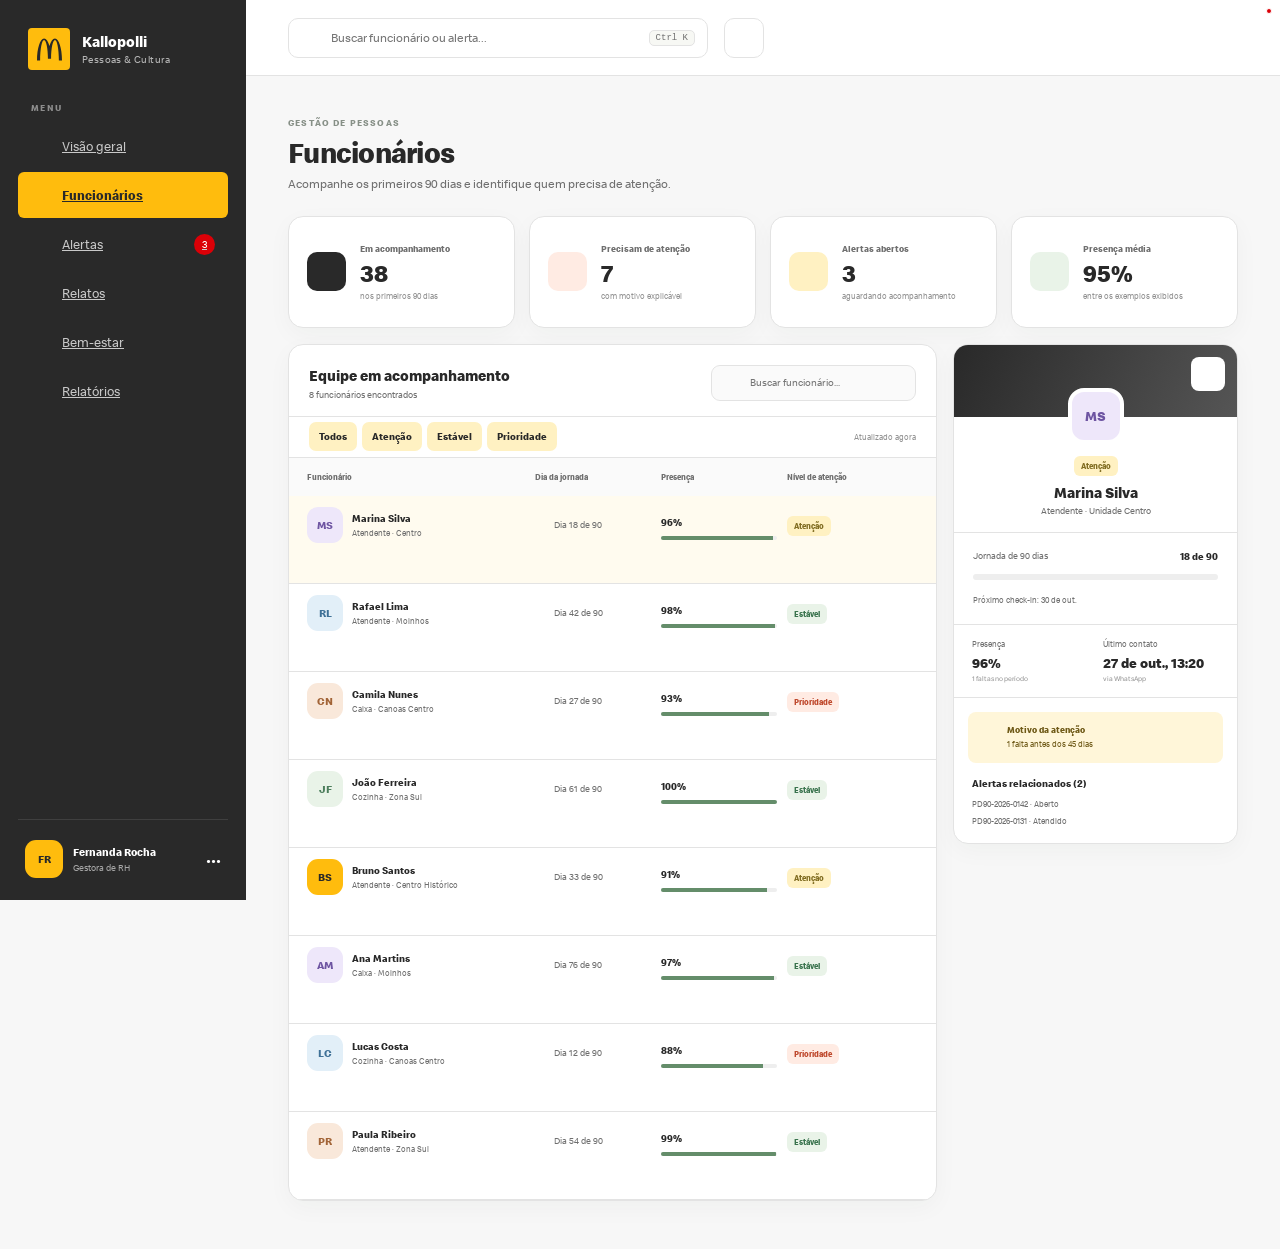
==== dashboard/index.html @ 661e60c9 "feat: cria dashboard estático dos 90 dias" ====
<!doctype html>
<html lang="pt-BR">
<head>
  <meta charset="utf-8">
  <meta name="viewport" content="width=device-width, initial-scale=1">
  <meta name="robots" content="noindex, nofollow">
  <meta http-equiv="Content-Security-Policy" content="default-src 'self'; script-src 'self'; style-src 'self'; img-src 'self'; font-src 'self'; connect-src 'self'; object-src 'none'; base-uri 'self'; form-action 'self'">
  <title>Kallopolli | Pessoas &amp; Cultura</title>
  <link rel="stylesheet" href="css/reset.css">
  <link rel="stylesheet" href="css/style.css">
  <script type="module" src="js/app.js"></script>
</head>
<body>
  <div id="app" class="app-shell" aria-live="polite"></div>
</body>
</html>
---- dashboard/css/style.css ----
@font-face{font-family:Speedee;src:url('../fonts/Speedee-Regular.woff2') format('woff2');font-weight:400;font-display:swap}
@font-face{font-family:Speedee;src:url('../fonts/Speedee-Bold.woff2') format('woff2');font-weight:700;font-display:swap}
:root{font-family:Speedee,Arial,sans-serif;color:#292929;background:#f7f7f7;font-synthesis:none;--ink:#292929;--forest:#292929;--lime:#ffbc0d;--cream:#f7f7f7;--line:#e3e3e3;--muted:#6f6f6f;--coral:#ffebe3;--red:#db0007;--yellow:#fff1c2;--mint:#e9f3e8;--purple:#eee7fa;--blue:#e2eff8;--orange:#f9e8da}
body{min-width:320px;min-height:100vh;margin:0}.icon{width:19px;height:19px;fill:none;stroke:currentColor;stroke-width:1.8;stroke-linecap:round;stroke-linejoin:round;flex:none}.app-shell{min-height:100vh}.sidebar{position:fixed;inset:0 auto 0 0;width:246px;background:var(--forest);color:white;padding:28px 18px 22px;display:flex;flex-direction:column;z-index:5}.brand{display:flex;align-items:center;gap:12px;padding:0 10px 32px}.brand-mark{width:42px;height:42px;border-radius:4px;background:var(--lime);display:grid;place-items:center;flex:none}.brand-mark img{width:25px;height:23px}.brand strong,.brand small,.profile strong,.profile small{display:block}.brand strong{font-size:15px}.brand small{color:#b7b7b7;font-size:10px;margin-top:2px;letter-spacing:.04em}.nav-list{flex:1}.nav-label{display:block;color:#8d8d8d;font-size:9px;font-weight:700;letter-spacing:.14em;padding:0 13px 10px}.nav-item{width:100%;color:#c8c8c8;display:flex;align-items:center;gap:12px;min-height:46px;padding:0 13px;border-radius:6px;font-size:13px;font-weight:500;margin-bottom:3px;text-align:left}.nav-item:hover{background:#ffffff10;color:#fff}.nav-item.active{background:var(--lime);color:var(--forest);font-weight:700}.nav-item em{margin-left:auto;width:21px;height:21px;border-radius:50%;background:var(--red);color:white;display:grid;place-items:center;font-style:normal;font-size:10px}.profile{border-top:1px solid #ffffff1a;padding:20px 7px 0;margin-top:12px;display:grid;grid-template-columns:38px 1fr auto;align-items:center;gap:10px}.profile strong{font-size:11px}.profile small{font-size:9px;color:#a7a7a7;margin-top:3px}.avatar{width:38px;height:38px;border-radius:11px;display:grid;place-items:center;font-size:11px;font-weight:700;color:var(--forest);flex:none}.avatar-lime{background:var(--lime)}.avatar-purple{background:var(--purple);color:#6e55a2}.avatar-blue{background:var(--blue);color:#3f7197}.avatar-orange{background:var(--orange);color:#a26437}.avatar-green{background:var(--mint);color:#4c7e5c}.main{margin-left:246px;min-width:0}.topbar{height:76px;padding:0 42px;border-bottom:1px solid var(--line);background:#ffffffed;display:flex;align-items:center;gap:16px;position:sticky;top:0;z-index:4}.search{height:40px;max-width:420px;flex:1;border:1px solid var(--line);background:white;border-radius:10px;display:flex;align-items:center;padding:0 12px;gap:9px;color:var(--muted)}.search input{border:0;outline:0;flex:1;min-width:0;background:transparent;font-size:12px}.search kbd{border:1px solid var(--line);background:#f7f8f4;border-radius:5px;padding:2px 6px;font-size:9px}.icon-button{border:1px solid var(--line);background:white;color:#4d4d4d;width:40px;height:40px;border-radius:10px;display:grid;place-items:center}.icon-button span{position:absolute;top:8px;right:8px;width:6px;height:6px;background:var(--red);border-radius:50%;border:1px solid white}.button{border-radius:4px;min-height:40px;padding:0 17px;display:inline-flex;align-items:center;justify-content:center;gap:8px;font-size:11px;font-weight:700;white-space:nowrap}.button-primary{background:var(--lime);color:var(--ink)}.button-secondary{background:white;color:var(--forest);border:1px solid var(--line)}.mobile-brand{display:none}.topbar .button-primary{margin-left:auto}.content{padding:34px 42px 48px;max-width:1580px;margin:0 auto}.eyebrow{font-size:9px;font-weight:700;letter-spacing:.13em;color:#879087}.page-heading{display:flex;justify-content:space-between;align-items:flex-end;margin-bottom:25px}.page-heading h1{font-size:29px;line-height:1.2;letter-spacing:-.025em;margin:6px 0 5px}.page-heading p{color:var(--muted);font-size:12px}.employee-summary{display:grid;grid-template-columns:repeat(4,1fr);gap:14px;margin-bottom:16px}.summary-card{min-height:112px;padding:18px;border:1px solid var(--line);border-radius:15px;background:white;display:flex;align-items:center;gap:14px;box-shadow:0 7px 24px #1a2d2209}.summary-icon,.metric-icon{width:39px;height:39px;display:grid;place-items:center;border-radius:10px;flex:none}.summary-icon .icon{width:19px}.summary-icon.dark{color:white;background:var(--forest)}.summary-icon.red{color:var(--red);background:var(--coral)}.summary-icon.yellow{color:#80630b;background:var(--yellow)}.summary-icon.green{color:#438059;background:var(--mint)}.summary-card span,.summary-card strong,.summary-card small{display:block}.summary-card span{color:var(--muted);font-size:9px;font-weight:600}.summary-card strong{font-size:24px;margin:4px 0 3px}.summary-card small{color:#929292;font-size:8px}.panel{background:white;border:1px solid var(--line);border-radius:15px;box-shadow:0 7px 24px #1a2d2209;overflow:hidden}.employees-layout{display:grid;grid-template-columns:minmax(0,1.7fr) minmax(285px,.72fr);align-items:start;gap:16px}.employees-panel,.employee-detail{min-width:0}.employees-toolbar{padding:20px 20px 15px;display:flex;align-items:center;justify-content:space-between;gap:20px}.panel h2,.employees-toolbar h2,.employee-detail h2{font-size:15px;line-height:1.3;margin-bottom:4px}.employees-toolbar p{color:var(--muted);font-size:9px}.employee-search{width:205px;height:36px;border:1px solid var(--line);border-radius:9px;background:#fafafa;display:flex;align-items:center;gap:7px;padding:0 10px;color:var(--muted)}.employee-search input,.filter-search input{width:100%;min-width:0;border:0;outline:0;background:transparent;font-size:10px}.employee-filters{min-height:42px;padding:0 20px;border-top:1px solid var(--line);border-bottom:1px solid var(--line);display:flex;align-items:center;gap:5px}.employee-filters button,.filter-row button{border-radius:7px;color:var(--muted);min-height:29px;padding:0 10px;font-size:10px;font-weight:600}.employee-filters button.selected,.filter-row button.selected{background:var(--yellow);color:var(--forest)}.employee-filters>span{margin-left:auto;color:#929292;font-size:8px}.employee-table-head,.employee-row{display:grid;grid-template-columns:minmax(155px,1.5fr) minmax(100px,.8fr) minmax(100px,.8fr) minmax(100px,.9fr);align-items:center;gap:10px}.employee-table-head{min-height:38px;padding:0 18px;background:#fafafa;color:var(--muted);font-size:8px;font-weight:700}.employee-row{width:100%;min-height:70px;padding:11px 18px;border-bottom:1px solid var(--line);text-align:left}.employee-row:hover,.employee-row.selected{background:#fffbef}.employee-person{display:flex;align-items:center;gap:9px;min-width:0}.employee-person .avatar{width:36px;height:36px}.employee-person strong,.employee-person small{display:block;overflow:hidden;text-overflow:ellipsis;white-space:nowrap}.employee-person strong{font-size:10px;margin-bottom:3px}.employee-person small{font-size:8px;color:var(--muted)}.employee-tenure{font-size:9px;color:var(--muted);display:flex;align-items:center;gap:5px}.employee-tenure .icon{width:14px}.attendance-cell strong{font-size:10px}.table-progress{display:block;height:4px;background:#eee;border-radius:4px;margin-top:6px;overflow:hidden}.table-progress progress{display:block;width:100%;height:4px;border:0;appearance:none}.table-progress progress::-webkit-progress-bar{background:#eee}.table-progress progress::-webkit-progress-value{background:#648d6a}.table-progress progress::-moz-progress-bar{background:#648d6a}.level-badge,.status-badge,.severity{display:inline-flex;align-items:center;width:max-content;padding:5px 7px;border-radius:6px;font-size:8px;font-weight:700}.level-estavel,.status-atendido{background:var(--mint);color:#39734d}.level-atencao,.severity-moderada{background:var(--yellow);color:#816d22}.level-prioridade,.severity-critica{background:var(--coral);color:#bf492d}.level-badge{white-space:nowrap}.detail-cover{height:72px;background:linear-gradient(115deg,#292929,#555)}.detail-profile{text-align:center;padding:0 20px 16px;border-bottom:1px solid var(--line)}.detail-profile .avatar{width:56px;height:56px;margin:-29px auto 9px;border:4px solid white;border-radius:16px;font-size:14px}.detail-profile h2{margin:7px 0 3px}.detail-profile p{color:var(--muted);font-size:9px}.journey-block{padding:17px 19px;border-bottom:1px solid var(--line)}.journey-copy{display:flex;justify-content:space-between;gap:8px;font-size:9px}.journey-copy span{color:var(--muted)}.journey-copy strong{font-size:10px}.journey-track{height:6px;background:#eee;border-radius:5px;margin:11px 0 7px;overflow:hidden}.journey-track progress{width:100%;height:6px;appearance:none;border:0}.journey-track progress::-webkit-progress-bar{background:#eee}.journey-track progress::-webkit-progress-value{background:var(--lime)}.journey-track progress::-moz-progress-bar{background:var(--lime)}.journey-block small{color:var(--muted);font-size:8px}.detail-stats{padding:14px 18px;display:grid;grid-template-columns:1fr 1fr;gap:14px;border-bottom:1px solid var(--line)}.detail-stats span,.detail-stats strong,.detail-stats small{display:block}.detail-stats span{display:flex;align-items:center;gap:4px;color:var(--muted);font-size:8px}.detail-stats span .icon{width:14px}.detail-stats strong{font-size:14px;margin:5px 0 2px}.detail-stats small{font-size:7px;color:#929292}.detail-alert{margin:14px;padding:12px;border-radius:8px;background:#fff6d9;display:flex;align-items:flex-start;gap:9px;color:#6f5a18}.detail-alert>.icon{width:18px}.detail-alert strong{display:block;font-size:9px}.detail-alert p{margin-top:4px;font-size:8px;line-height:1.45}.detail-alert.confidential{background:#f5f5f5;color:#4d4d4d}.alert-heading{margin-bottom:22px}.alert-kpis{display:grid;grid-template-columns:repeat(4,1fr);gap:14px;margin-bottom:16px}.metric-card{min-height:115px;padding:17px;border:1px solid var(--line);border-radius:14px;background:white;box-shadow:0 7px 24px #1a2d2209}.metric-head{display:flex;justify-content:space-between;align-items:center;color:#4d4d4d;font-size:10px;font-weight:600}.metric-icon{width:32px;height:32px;background:var(--lime)}.metric-icon.red{background:var(--coral);color:var(--red)}.metric-icon.yellow{background:var(--yellow)}.metric-icon.green{background:var(--mint);color:#438059}.metric-value{font-size:27px;margin-top:10px}.metric-value span{font-size:13px;color:var(--muted)}.alert-workspace{display:grid;grid-template-columns:minmax(0,1.3fr) minmax(310px,.8fr);gap:16px;align-items:start}.alert-list-panel{min-width:0}.alert-toolbar{padding:18px 20px 13px;display:flex;justify-content:space-between;align-items:center;gap:12px}.alert-toolbar p{margin-top:3px;color:var(--muted);font-size:9px}.filter-search{height:34px;max-width:200px;display:flex;align-items:center;gap:6px;padding:0 9px;border:1px solid var(--line);border-radius:8px;color:var(--muted)}.filter-row{padding:0 15px 12px;display:flex;align-items:center;gap:4px;border-bottom:1px solid var(--line)}.filter-row button{font-size:9px}.filter-row select{margin-left:auto;min-height:30px;padding:0 7px;border:1px solid var(--line);border-radius:6px;background:white;font-size:9px}.alert-row{width:100%;display:grid;grid-template-columns:36px minmax(0,1fr) auto;align-items:center;gap:10px;padding:12px 16px;border-bottom:1px solid var(--line);text-align:left}.alert-row:hover,.alert-row.selected{background:#fffbef}.alert-row .avatar{width:34px;height:34px}.alert-main{min-width:0}.alert-main strong,.alert-main small{display:block;overflow:hidden;text-overflow:ellipsis;white-space:nowrap}.alert-main strong{font-size:10px}.alert-main small{font-size:8px;color:var(--muted);margin-top:4px}.alert-tags{display:flex;align-items:center;gap:5px;flex-wrap:wrap;margin-top:6px}.alert-tags .severity,.alert-tags .status-badge{font-size:7px;padding:4px 6px}.alert-age{text-align:right;color:var(--muted);font-size:8px;white-space:nowrap}.alert-age .icon{width:13px;display:inline-block;vertical-align:middle}.status-aberto{color:#9b5c2d;background:var(--orange)}.status-sem_retorno_24h{color:#bf492d;background:var(--coral)}.alert-detail{padding:19px}.alert-detail h2{font-size:15px}.alert-detail .detail-subtitle{font-size:9px;color:var(--muted);margin-top:5px}.recommendation{margin:16px 0;padding:12px;border-radius:8px;background:#fff6d9;display:flex;gap:9px;color:#6f5a18;font-size:9px;line-height:1.5}.recommendation .icon{width:18px}.timeline{margin-top:18px}.timeline h3{font-size:10px;margin-bottom:14px}.timeline-item{display:grid;grid-template-columns:11px 1fr;gap:10px;padding-bottom:15px}.timeline-dot{width:8px;height:8px;margin-top:2px;border-radius:50%;background:#d1d1d1;box-shadow:0 0 0 2px white,0 0 0 3px #bbb}.timeline-item.done .timeline-dot{background:var(--lime);box-shadow:0 0 0 2px white,0 0 0 3px #b48100}.timeline-item strong{display:block;font-size:8px}.timeline-item small{display:block;margin-top:3px;color:var(--muted);font-size:7px}.empty-state{padding:26px;text-align:center;color:var(--muted);font-size:10px}.placeholder{min-height:320px;display:grid;place-items:center;text-align:center}.placeholder .panel{max-width:520px;padding:38px}.placeholder .icon{margin:0 auto 13px;color:#80630b;width:32px;height:32px}.placeholder h1{font-size:22px;margin-bottom:8px}.placeholder p{font-size:12px;color:var(--muted)}
@media(max-width:1120px){.content,.topbar{padding-left:25px;padding-right:25px}.employee-summary{grid-template-columns:repeat(2,1fr)}.employees-layout{grid-template-columns:1fr}.employee-detail{display:none}.alert-kpis{grid-template-columns:repeat(2,1fr)}.alert-workspace{grid-template-columns:1fr}.alert-detail{display:none}}
@media(max-width:800px){.sidebar{width:74px;padding:24px 12px}.brand{padding:0 5px 30px}.brand>div:last-child,.nav-label,.nav-item span,.nav-item em,.profile>div:nth-child(2),.profile .more{display:none}.nav-item{justify-content:center;padding:0}.profile{grid-template-columns:1fr;padding-left:0;padding-right:0}.profile .avatar{margin:auto}.main{margin-left:74px}}
@media(max-width:620px){.sidebar{display:none}.main{margin:0}.topbar{height:64px;padding:0 16px}.mobile-brand{display:flex;align-items:center;gap:8px}.mobile-brand .brand-mark{width:34px;height:34px}.mobile-brand strong{font-size:12px}.search{display:none}.topbar .icon-button{display:none}.content{padding:24px 14px 36px}.page-heading{align-items:flex-start}.page-heading h1{font-size:25px}.page-heading p{font-size:11px;max-width:280px}.page-heading .button{font-size:0;width:40px;padding:0;flex:none}.employee-summary{gap:9px}.summary-card{min-height:96px;padding:11px;gap:9px}.summary-icon{width:32px;height:32px}.summary-card span{font-size:8px}.summary-card strong{font-size:21px}.summary-card small{font-size:7px}.employees-toolbar{align-items:flex-start;flex-direction:column;padding:16px}.employee-search{width:100%}.employee-filters{padding:0 12px}.employee-filters>span{display:none}.employee-table-head{display:none}.employee-row{grid-template-columns:minmax(0,1fr) auto;gap:7px;padding:11px 12px}.employee-tenure,.attendance-cell{display:none}.employee-person small{max-width:190px}.alert-kpis{gap:9px}.metric-card{min-height:105px;padding:13px}.metric-head{font-size:8px}.metric-value{font-size:23px}.alert-toolbar{align-items:flex-start;flex-direction:column;padding:15px}.filter-search{max-width:none;width:100%}.filter-row{flex-wrap:wrap;padding:0 10px 10px}.filter-row select{margin:4px 0 0}.alert-row{grid-template-columns:31px minmax(0,1fr) auto;padding:11px 10px;gap:7px}.alert-row .avatar{width:30px;height:30px}.alert-tags .severity,.alert-tags .status-badge{font-size:6px}.alert-age{font-size:7px}.placeholder .panel{padding:25px}}
.close-detail{position:absolute;right:12px;top:12px;width:34px;height:34px;border-radius:8px;background:#fff;color:#292929;display:grid;place-items:center;z-index:1}.employee-detail,.alert-detail{position:relative}.person-alerts{padding:0 18px 16px}.person-alerts h3{font-size:10px;margin:0 0 8px}.person-alerts p,.readonly-note{font-size:8px;color:var(--muted);line-height:1.5}.person-alerts p+p{margin-top:5px}.readonly-note{border-top:1px solid var(--line);padding-top:12px}.sr-only{position:absolute;width:1px;height:1px;padding:0;margin:-1px;overflow:hidden;clip:rect(0,0,0,0);white-space:nowrap;border:0}.error-page{max-width:600px;margin:10vh auto;padding:24px}.error-page h1{font-size:22px;margin-bottom:8px}.error-page p{color:var(--muted)}
.mobile-nav{display:none}
.severity-alta{background:var(--orange);color:#9b5c2d}.severity-baixa{background:var(--mint);color:#39734d}.return-badge{display:inline-flex;padding:4px 6px;border-radius:5px;background:#f2f2f2;color:var(--muted);font-size:7px;font-weight:700}.alert-age small{display:block;margin-top:5px;font-size:7px}
@media(max-width:620px){.mobile-nav{display:flex;gap:3px;overflow-x:auto;white-space:nowrap;padding:5px 10px;background:white;border-bottom:1px solid var(--line);scrollbar-width:thin}.mobile-nav .nav-item{width:auto;min-width:max-content;min-height:38px;padding:0 10px;gap:6px;color:var(--muted);font-size:9px}.mobile-nav .nav-item .icon{width:15px;height:15px}.mobile-nav .nav-item span{display:inline}.mobile-nav .nav-item.active{color:var(--forest);background:var(--yellow)}}
@media(max-width:1120px){.employee-detail{display:block}.alert-detail{display:block}.alert-detail[hidden],.employee-detail[hidden]{display:none}.employees-layout{grid-template-columns:minmax(0,1fr) minmax(285px,.7fr)}.alert-workspace{grid-template-columns:minmax(0,1fr) minmax(300px,.75fr)}}
@media(max-width:800px){.employees-layout,.alert-workspace{grid-template-columns:1fr}.employee-detail,.alert-detail{display:block}.employee-detail[hidden],.alert-detail[hidden]{display:none}}
@media(max-width:620px){.close-detail{right:8px;top:8px}.employee-detail,.alert-detail{display:block}.employee-detail[hidden],.alert-detail[hidden]{display:none}.employee-row{grid-template-columns:minmax(0,1fr) auto auto;grid-template-rows:auto auto}.employee-person{grid-column:1;grid-row:1}.employee-row>.employee-tenure{display:flex;grid-column:1;grid-row:2;font-size:8px}.employee-row>.attendance-cell{display:flex;grid-column:2;grid-row:2;gap:5px;align-items:center}.employee-row>[role=cell]:nth-child(4){grid-column:2;grid-row:1;justify-self:end}.employee-row>.icon{display:none}.table-progress{width:42px;margin:0}.employee-person small{max-width:180px}.alert-tags{gap:3px}}
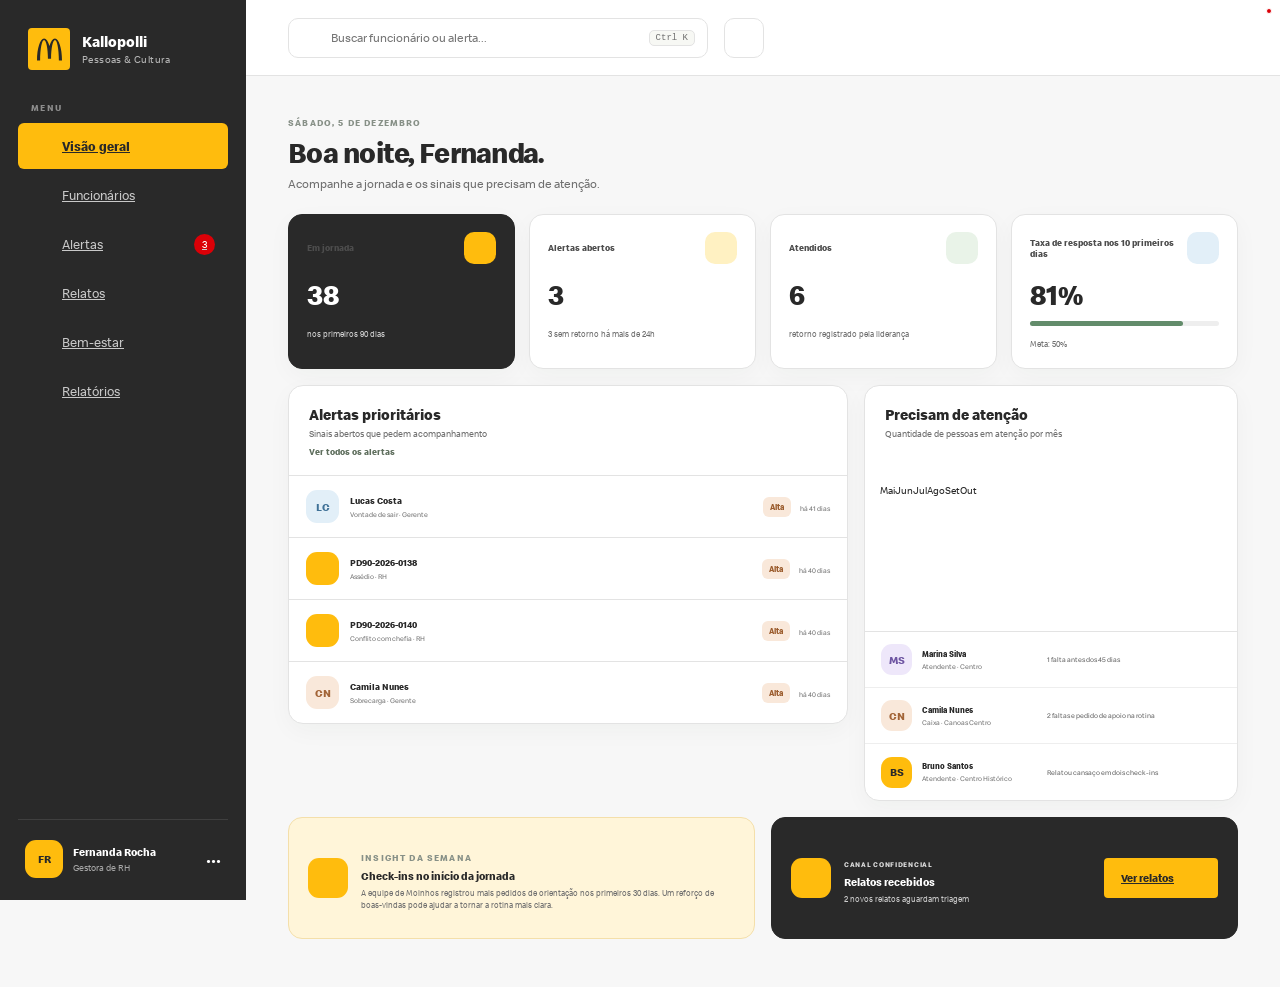
==== commit 3bd0f3e6: "feat: implementa relatos confidenciais para RH" ====
--- a/dashboard/index.html
+++ b/dashboard/index.html
@@ -8,6 +8,7 @@
   <title>Kallopolli | Pessoas &amp; Cultura</title>
   <link rel="stylesheet" href="css/reset.css">
   <link rel="stylesheet" href="css/style.css">
+  <link rel="stylesheet" href="css/relatos.css">
   <script type="module" src="js/app.js"></script>
 </head>
 <body>
--- a/dashboard/css/style.css
+++ b/dashboard/css/style.css
@@ -8,6 +8,9 @@
 .close-detail{position:absolute;right:12px;top:12px;width:34px;height:34px;border-radius:8px;background:#fff;color:#292929;display:grid;place-items:center;z-index:1}.employee-detail,.alert-detail{position:relative}.person-alerts{padding:0 18px 16px}.person-alerts h3{font-size:10px;margin:0 0 8px}.person-alerts p,.readonly-note{font-size:8px;color:var(--muted);line-height:1.5}.person-alerts p+p{margin-top:5px}.readonly-note{border-top:1px solid var(--line);padding-top:12px}.sr-only{position:absolute;width:1px;height:1px;padding:0;margin:-1px;overflow:hidden;clip:rect(0,0,0,0);white-space:nowrap;border:0}.error-page{max-width:600px;margin:10vh auto;padding:24px}.error-page h1{font-size:22px;margin-bottom:8px}.error-page p{color:var(--muted)}
 .mobile-nav{display:none}
 .severity-alta{background:var(--orange);color:#9b5c2d}.severity-baixa{background:var(--mint);color:#39734d}.return-badge{display:inline-flex;padding:4px 6px;border-radius:5px;background:#f2f2f2;color:var(--muted);font-size:7px;font-weight:700}.alert-age small{display:block;margin-top:5px;font-size:7px}
+.overview-heading{margin-bottom:23px}.overview-metrics{display:grid;grid-template-columns:repeat(4,minmax(0,1fr));gap:14px;margin-bottom:16px}.overview-metric{min-height:130px;padding:17px 18px;border:1px solid var(--line);border-radius:14px;background:#fff;box-shadow:0 7px 24px #1a2d2209}.overview-metric.metric-dark{background:var(--forest);color:#fff;border-color:var(--forest)}.overview-metric .metric-head{font-size:9px}.overview-metric .metric-value{display:block;font-size:28px;margin:13px 0 8px}.overview-metric small{font-size:8px;color:var(--muted)}.overview-metric.metric-dark small{color:#d0d0d0}.overview-metric .metric-icon.dark{background:var(--lime)}.overview-metric .metric-icon.blue{background:var(--blue);color:#3f7197}.metric-progress{display:block;width:100%;height:5px;margin:1px 0 5px;appearance:none;border:0}.metric-progress::-webkit-progress-bar{background:#eee;border-radius:4px}.metric-progress::-webkit-progress-value{background:#638c6b;border-radius:4px}.metric-progress::-moz-progress-bar{background:#638c6b;border-radius:4px}.overview-grid{display:grid;grid-template-columns:minmax(0,1.2fr) minmax(300px,.8fr);align-items:start;gap:16px}.overview-priority,.overview-attention{min-width:0}.overview-priority .panel-header,.overview-attention .panel-header{padding:19px 20px 14px}.overview-priority .panel-header h2,.overview-attention .panel-header h2{margin:0 0 4px}.overview-priority .panel-header p,.overview-attention .panel-header p{color:var(--muted);font-size:9px}.text-link{display:inline-flex;align-items:center;gap:6px;color:#5f6f5e;text-decoration:none;font-size:9px;font-weight:700;white-space:nowrap}.text-link:hover{text-decoration:underline}.overview-alert-row{display:grid;grid-template-columns:35px minmax(0,1fr) auto auto;align-items:center;gap:9px;min-height:62px;padding:9px 17px;border-top:1px solid var(--line)}.overview-alert-row .avatar{width:33px;height:33px}.overview-alert-row strong,.overview-alert-row small{display:block}.overview-alert-row strong{font-size:9px}.overview-alert-row small{margin-top:4px;color:var(--muted);font-size:7px}.overview-age{white-space:nowrap}.attention-chart{padding:6px 15px 3px}.attention-chart svg{width:100%;height:150px;overflow:visible}.chart-bar{fill:#ccc}.chart-bar.current{fill:var(--lime)}.chart-axis-line{stroke:#ddd;stroke-width:1}.attention-chart text{fill:#777;font:10px Speedee,Arial,sans-serif}.attention-people{border-top:1px solid var(--line)}.attention-person{min-height:56px;padding:8px 16px;display:grid;grid-template-columns:33px minmax(82px,.8fr) minmax(100px,1.2fr);gap:8px;align-items:center;border-bottom:1px solid #eee}.attention-person:last-child{border-bottom:0}.attention-person .avatar{width:31px;height:31px}.attention-person strong,.attention-person small{display:block}.attention-person strong{font-size:8px}.attention-person small{color:var(--muted);font-size:7px;margin-top:3px}.attention-person>span:last-child{color:#5f5f5f;font-size:7px;line-height:1.35}.overview-lower{display:grid;grid-template-columns:1fr 1fr;gap:16px;margin-top:16px}.insight-card,.confidential-channel{min-height:122px;padding:17px 19px;display:flex;align-items:center;gap:13px;border:1px solid var(--line);border-radius:14px;background:#fff}.insight-card{background:#fff5d9;border-color:#f4dfaa}.insight-icon,.anonymous-icon{width:40px;height:40px;flex:none;border-radius:11px;display:grid;place-items:center;background:var(--lime);color:var(--forest)}.insight-card>div{min-width:0}.insight-card h2,.confidential-channel h2{font-size:11px;margin:4px 0}.insight-card p,.confidential-channel p{font-size:8px;color:var(--muted);line-height:1.5}.confidential-channel{background:var(--forest);color:white;border-color:var(--forest)}.confidential-channel .anonymous-icon{background:var(--lime);color:var(--forest)}.confidential-channel>div{flex:1;min-width:0}.confidential-channel>div>span{font-size:7px;letter-spacing:.1em;color:#ddd;font-weight:700}.confidential-channel p{color:#ccc}.confidential-channel .button{flex:none}
+@media(max-width:1120px){.overview-metrics{grid-template-columns:repeat(2,1fr)}.overview-grid{grid-template-columns:1fr}.overview-lower{grid-template-columns:1fr}}
+@media(max-width:620px){.overview-metrics{gap:9px}.overview-metric{min-height:116px;padding:12px}.overview-metric .metric-value{font-size:24px;margin:9px 0 6px}.overview-metric .metric-head{align-items:flex-start;gap:4px}.overview-metric .metric-head>span:first-child{max-width:130px}.overview-priority .panel-header,.overview-attention .panel-header{padding:15px 12px 12px}.overview-alert-row{grid-template-columns:30px minmax(0,1fr) auto;gap:6px;padding:9px 10px}.overview-alert-row .severity{display:none}.overview-age{font-size:7px}.attention-person{grid-template-columns:30px minmax(74px,.8fr) minmax(80px,1.2fr);padding:8px 10px;gap:6px}.overview-lower{gap:9px}.insight-card,.confidential-channel{padding:13px;gap:9px;align-items:flex-start}.insight-icon,.anonymous-icon{width:33px;height:33px}.confidential-channel .button{padding:0 9px;font-size:8px;min-height:32px}}
 @media(max-width:620px){.mobile-nav{display:flex;gap:3px;overflow-x:auto;white-space:nowrap;padding:5px 10px;background:white;border-bottom:1px solid var(--line);scrollbar-width:thin}.mobile-nav .nav-item{width:auto;min-width:max-content;min-height:38px;padding:0 10px;gap:6px;color:var(--muted);font-size:9px}.mobile-nav .nav-item .icon{width:15px;height:15px}.mobile-nav .nav-item span{display:inline}.mobile-nav .nav-item.active{color:var(--forest);background:var(--yellow)}}
 @media(max-width:1120px){.employee-detail{display:block}.alert-detail{display:block}.alert-detail[hidden],.employee-detail[hidden]{display:none}.employees-layout{grid-template-columns:minmax(0,1fr) minmax(285px,.7fr)}.alert-workspace{grid-template-columns:minmax(0,1fr) minmax(300px,.75fr)}}
 @media(max-width:800px){.employees-layout,.alert-workspace{grid-template-columns:1fr}.employee-detail,.alert-detail{display:block}.employee-detail[hidden],.alert-detail[hidden]{display:none}}
--- a/dashboard/css/relatos.css
+++ b/dashboard/css/relatos.css
@@ -0,0 +1,4 @@
+.reports-heading{margin-bottom:21px}.report-security{display:flex;align-items:center;gap:8px;padding:9px 12px;border-radius:8px;background:var(--mint);color:#39734d;font-size:9px}.reports-workspace{display:grid;grid-template-columns:minmax(280px,.78fr) minmax(0,1.22fr);gap:14px;align-items:start}.reports-queue,.report-reader{min-width:0}.report-queue-head{min-height:72px;padding:16px 17px 12px;display:flex;align-items:center;justify-content:space-between;gap:10px}.report-queue-head h2,.case-management h2{font-size:14px;margin-bottom:3px}.report-queue-head p,.management-head p{color:var(--muted);font-size:8px}.report-search{width:148px;height:33px}.report-filters{min-height:42px;padding:0 13px;border-top:1px solid var(--line);border-bottom:1px solid var(--line);display:flex;align-items:center;gap:4px}.report-filters button{min-height:27px;padding:0 8px;border-radius:7px;color:var(--muted);font-size:8px;font-weight:700}.report-filters button.selected{background:var(--yellow);color:var(--ink)}.report-queue-list{max-height:680px;overflow:auto}.report-queue-row{width:100%;min-height:96px;padding:13px 14px;border:0;border-bottom:1px solid var(--line);background:white;color:var(--ink);display:grid;grid-template-columns:4px minmax(0,1fr);gap:10px;text-align:left}.report-queue-row:hover,.report-queue-row.selected{background:#fffbef}.report-queue-row.selected{box-shadow:inset 3px 0 var(--lime)}.queue-priority{width:4px;height:36px;border-radius:4px;background:#999}.queue-priority.severity-alta{background:#d97735}.queue-priority.severity-moderada{background:var(--lime-dark)}.queue-priority.severity-baixa{background:#6d9b78}.queue-report-copy{min-width:0}.queue-meta{display:flex;justify-content:space-between;gap:6px}.queue-meta b,.queue-meta small{font-size:7px;color:var(--muted)}.queue-report-copy>strong{display:block;margin:6px 0 8px;font-size:9px;line-height:1.35}.queue-tags{display:flex;align-items:center;gap:4px;flex-wrap:wrap}.queue-tags .severity,.queue-tags .report-category,.queue-tags .status-badge{padding:4px 6px;font-size:7px}.report-category{background:#f2f2f2;color:var(--muted)}.status-novo{background:var(--coral);color:#a64c36}.status-em_analise{background:var(--yellow);color:#80630b}.status-concluido{background:var(--mint);color:#39734d}.reader-head{min-height:95px;padding:19px 20px 15px;display:flex;align-items:flex-start;justify-content:space-between;gap:12px;border-bottom:1px solid var(--line)}.reader-head h2{font-size:15px;margin:5px 0}.reader-head p{font-size:8px;color:var(--muted)}.reader-head>.severity{flex:none}.reader-context{display:grid;grid-template-columns:1fr 1fr 1fr;background:#fafafa;border-bottom:1px solid var(--line)}.reader-context>div{padding:12px 13px;border-right:1px solid var(--line)}.reader-context>div:last-child{border:0}.reader-context span,.reader-context strong{display:block}.reader-context span{font-size:7px;color:var(--muted)}.reader-context strong{font-size:9px;margin-top:4px}.confidential-caution{display:flex;align-items:flex-start;gap:7px;margin:13px 18px 0;padding:9px 10px;border-radius:7px;background:#f5f5f5;color:#5f5f5f}.confidential-caution .icon{width:15px}.confidential-caution p{font-size:8px;line-height:1.45}.report-content{padding:19px 20px 14px}.report-content>span{font-size:7px;color:#888;letter-spacing:.1em;font-weight:700}.report-content>p{font-size:10px;line-height:1.7;color:#4d4d4d;margin-top:10px}.case-timeline{margin:0 20px;padding:14px 0 8px;border-top:1px solid var(--line)}.case-timeline h3{font-size:10px;margin-bottom:12px}.case-timeline .timeline-item{padding-bottom:11px}.case-timeline .timeline-item small{font-size:8px;line-height:1.5}.case-management{border-top:1px solid var(--line)}.management-head{padding:15px 19px 10px}.management-field{display:block;padding:10px 19px;border-top:1px solid #eee}.management-field>span{display:block;margin-bottom:7px;font-size:8px;color:var(--muted)}.management-field select,.management-field textarea{display:block;width:100%;padding:9px;border:1px solid var(--line);border-radius:7px;background:white;font-size:9px;resize:vertical}.save-local{margin:10px 19px 16px;min-height:34px;font-size:9px}.access-restricted .icon{margin:0 auto 12px;color:#80630b}.access-restricted p{max-width:340px}
+@media(max-width:1120px){.reports-workspace{grid-template-columns:minmax(0,1fr) minmax(0,1fr)}}
+@media(max-width:800px){.reports-workspace{grid-template-columns:1fr}}
+@media(max-width:620px){.report-security{display:none}.report-queue-head{align-items:flex-start;flex-direction:column;padding:15px}.report-search{width:100%}.report-filters{padding:0 8px;gap:2px}.report-filters button{padding:0 6px;font-size:7px}.reader-head{padding:16px 13px}.reader-context>div{padding:10px 8px}.confidential-caution{margin-left:12px;margin-right:12px}.report-content{padding:16px 13px}.case-timeline{margin:0 13px}.management-head,.management-field{padding-left:13px;padding-right:13px}.save-local{margin-left:13px}}
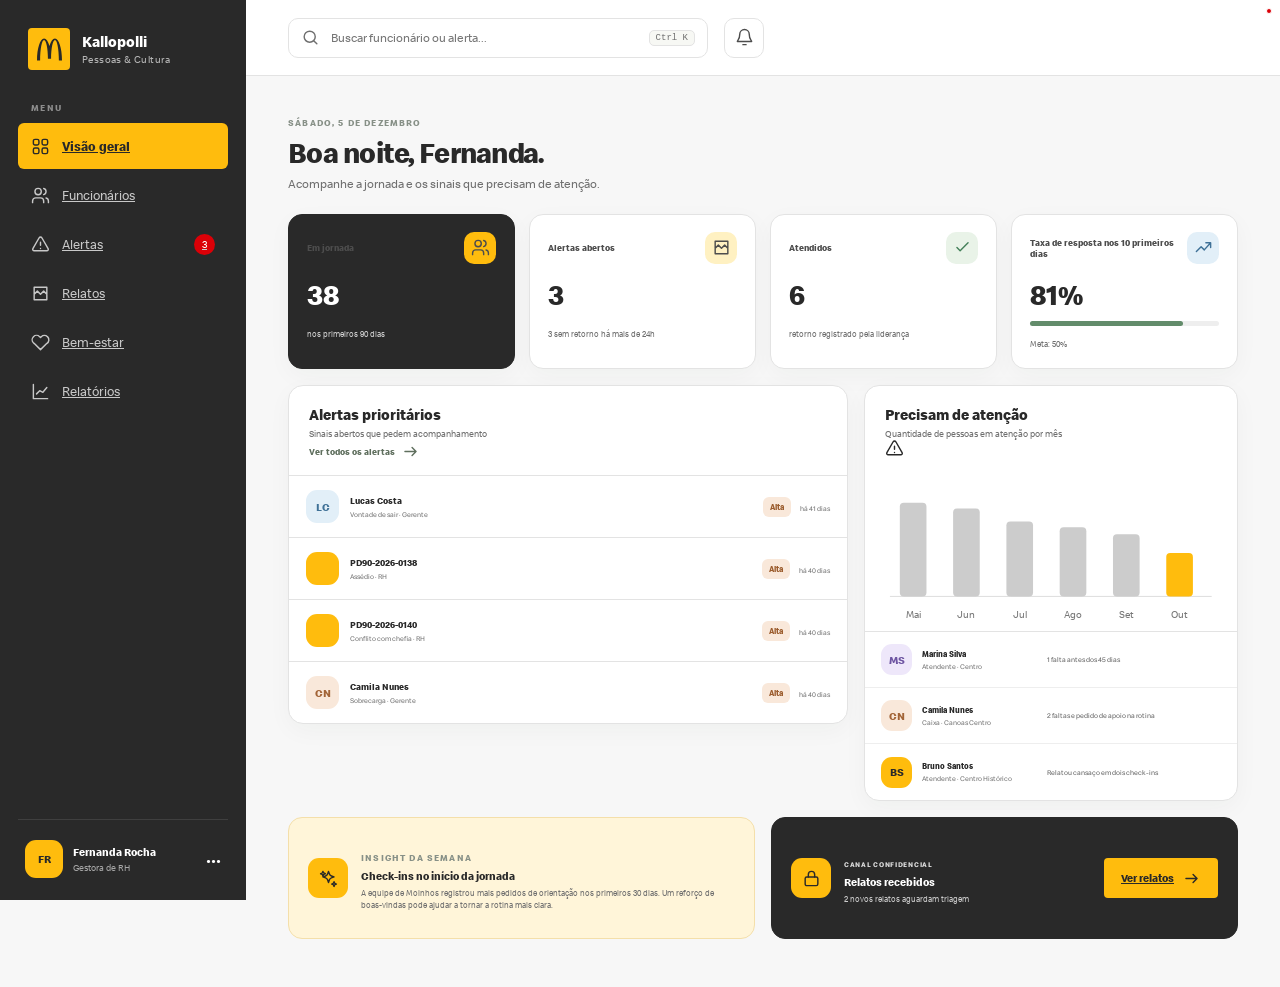
==== commit 7508f312: "feat: implementa relatórios com análise assistida" ====
--- a/dashboard/index.html
+++ b/dashboard/index.html
@@ -9,6 +9,8 @@
   <link rel="stylesheet" href="css/reset.css">
   <link rel="stylesheet" href="css/style.css">
   <link rel="stylesheet" href="css/relatos.css">
+  <link rel="stylesheet" href="css/bem-estar.css">
+  <link rel="stylesheet" href="css/relatorios.css">
   <script type="module" src="js/app.js"></script>
 </head>
 <body>
--- a/dashboard/css/bem-estar.css
+++ b/dashboard/css/bem-estar.css
@@ -0,0 +1,4 @@
+.wellbeing-heading{margin-bottom:20px}.wellbeing-overview-grid{display:grid;grid-template-columns:minmax(0,1fr) minmax(0,1fr);gap:15px;margin-bottom:16px;align-items:stretch}.wellbeing-distribution,.wellbeing-manager-actions,.wellbeing-actions{min-width:0}.wellbeing-distribution .panel-header,.wellbeing-manager-actions .panel-header,.wellbeing-actions .panel-header{padding:17px 19px 11px}.wellbeing-distribution .panel-header h2,.wellbeing-manager-actions h2,.wellbeing-actions h2{font-size:13px}.wellbeing-distribution .panel-header p,.wellbeing-manager-actions .panel-header p,.wellbeing-actions .panel-header p{font-size:8px;color:var(--muted)}.category-chart{padding:4px 17px 14px}.category-chart svg{display:block;width:100%;height:auto;max-height:194px}.category-chart text{fill:#515151;font:10px Speedee,Arial,sans-serif}.category-chart .wellbeing-bar{fill:#cbd6ca}.category-chart .bar-0{fill:#78a17c}.category-chart .bar-1{fill:#e8bd4b}.category-chart .bar-2{fill:#d9985e}.category-chart .bar-3{fill:#c67c6b}.category-chart .bar-4{fill:#8aa9bf}.wellbeing-action-card{display:flex;gap:10px;align-items:center;padding:11px 16px;border-top:1px solid #eee}.action-icon{width:31px;height:31px;border-radius:9px;background:var(--yellow);color:#80630b;display:grid;place-items:center;flex:none}.wellbeing-action-card strong{font-size:9px}.wellbeing-action-card p{font-size:8px;color:var(--muted);margin-top:4px;line-height:1.4}.wellbeing-workspace{display:grid;grid-template-columns:minmax(0,.9fr) minmax(0,1.1fr);gap:15px;align-items:start}.wellbeing-list-panel,.wellbeing-detail{min-width:0}.wellbeing-list-head{padding:16px 18px 12px;display:flex;justify-content:space-between;align-items:center;gap:10px}.wellbeing-list-head h2{font-size:13px}.wellbeing-list-head p{font-size:8px;color:var(--muted);margin-top:4px}.wellbeing-search{width:175px;height:33px}.wellbeing-filters{display:flex;gap:4px;overflow:auto;padding:0 12px 10px;border-bottom:1px solid var(--line)}.wellbeing-filters button{min-height:27px;padding:0 8px;border-radius:7px;white-space:nowrap;color:var(--muted);font-size:8px}.wellbeing-filters button.selected{background:var(--yellow);color:var(--ink);font-weight:700}.wellbeing-person{width:100%;min-height:70px;padding:10px 14px;display:grid;grid-template-columns:34px minmax(75px,.8fr) minmax(105px,1fr) auto;gap:8px;align-items:center;border-bottom:1px solid var(--line);text-align:left}.wellbeing-person:hover,.wellbeing-person.selected{background:#fffbef}.wellbeing-person .avatar{width:33px;height:33px}.wellbeing-person-copy strong,.wellbeing-person-copy small,.wellbeing-person-meta small{display:block}.wellbeing-person-copy strong{font-size:9px}.wellbeing-person-copy small,.wellbeing-person-meta small{margin-top:4px;color:var(--muted);font-size:7px}.wellbeing-person-meta{display:flex;flex-direction:column;align-items:flex-start;gap:4px}.wellbeing-category{display:inline-block;padding:4px 6px;border-radius:5px;background:var(--blue);color:#3f7197;font-size:7px;font-weight:700}.wellbeing-trend{font-size:7px;color:#6b755f;max-width:100px;line-height:1.35}.wellbeing-person>.icon{width:14px}.wellbeing-detail{padding-bottom:4px}.wellbeing-detail-head{min-height:83px;padding:18px;display:flex;align-items:center;gap:11px;border-bottom:1px solid var(--line)}.wellbeing-detail-head .avatar{width:43px;height:43px}.wellbeing-detail-head .eyebrow{font-size:7px}.wellbeing-detail-head h2{font-size:14px;margin:4px 0}.wellbeing-detail-head p{font-size:8px;color:var(--muted)}.wellbeing-current{display:grid;grid-template-columns:.75fr 1.25fr;gap:10px;padding:13px 17px;background:#fafafa;border-bottom:1px solid var(--line)}.wellbeing-current>div>span{display:block;margin-bottom:5px;color:var(--muted);font-size:7px}.wellbeing-current strong{font-size:8px}.wellbeing-history{padding:15px 18px 3px}.wellbeing-history h3{font-size:10px;margin-bottom:12px}.wellbeing-history-event{display:grid;grid-template-columns:30px minmax(0,1fr);gap:9px;padding-bottom:13px}.history-event-icon{width:27px;height:27px;border-radius:8px;display:grid;place-items:center;background:var(--purple);color:#6e55a2}.history-event-icon .icon{width:14px}.history-event-meta{display:flex;align-items:center;justify-content:space-between;gap:8px}.history-event-meta strong{font-size:8px}.history-event-meta small{font-size:7px;color:var(--muted)}.wellbeing-history-event p{font-size:8px;line-height:1.5;color:#555;margin:5px 0}.wellbeing-history-event .report-category{font-size:7px}.wellbeing-recommendation{margin:0 16px 14px;padding:11px;border-radius:8px;display:flex;gap:8px;align-items:flex-start;background:#fff6d9;color:#6f5a18}.wellbeing-recommendation .icon{width:16px}.wellbeing-recommendation strong{display:block;font-size:8px}.wellbeing-recommendation p{font-size:8px;line-height:1.45;margin-top:4px}.wellbeing-privacy{display:flex;align-items:flex-start;gap:7px;margin:14px 0 0;padding:11px 13px;border-radius:8px;background:#f4f4f4;color:#626262;font-size:8px;line-height:1.5}.wellbeing-privacy .icon{width:14px;flex:none}
+@media(max-width:1120px){.wellbeing-overview-grid{grid-template-columns:1fr 1fr}.wellbeing-workspace{grid-template-columns:1fr}.wellbeing-person{grid-template-columns:34px minmax(100px,.8fr) minmax(130px,1fr) auto}}
+@media(max-width:800px){.wellbeing-overview-grid{grid-template-columns:1fr}.wellbeing-workspace{grid-template-columns:1fr}}
+@media(max-width:620px){.wellbeing-list-head{align-items:flex-start;flex-direction:column;padding:14px}.wellbeing-search{width:100%}.wellbeing-filters{padding:0 8px 9px}.wellbeing-person{grid-template-columns:31px minmax(0,1fr) auto;grid-template-rows:auto auto;padding:10px;gap:5px 7px}.wellbeing-person .avatar{width:30px;height:30px;grid-column:1;grid-row:1}.wellbeing-person-copy{grid-column:2;grid-row:1}.wellbeing-person-meta{grid-column:2;grid-row:2;flex-direction:row;align-items:center;flex-wrap:wrap}.wellbeing-trend{grid-column:1 / 3;grid-row:3;max-width:none;padding-left:38px}.wellbeing-person>.icon{grid-column:3;grid-row:1}.wellbeing-person-meta small{margin:0}.wellbeing-detail-head{padding:14px}.wellbeing-current{padding:11px 13px}.wellbeing-history{padding:13px}.wellbeing-recommendation{margin:0 12px 12px}.wellbeing-privacy{margin-top:10px}}
--- a/dashboard/css/relatorios.css
+++ b/dashboard/css/relatorios.css
@@ -0,0 +1,4 @@
+.reports-heading{margin-bottom:20px}.reports-metrics{display:grid;grid-template-columns:repeat(4,minmax(0,1fr));gap:13px;margin-bottom:15px}.report-metric{min-height:86px;padding:14px 16px;display:flex;align-items:center;gap:11px;border:1px solid var(--line);border-radius:13px;background:white;box-shadow:0 7px 24px #1a2d2209}.report-metric-icon{width:34px;height:34px;display:grid;place-items:center;flex:none;border-radius:9px;background:var(--yellow);color:#80630b}.report-metric small,.report-metric strong{display:block}.report-metric small{font-size:8px;color:var(--muted)}.report-metric strong{font-size:19px;margin-top:5px}.reports-charts{display:grid;grid-template-columns:1fr 1fr;gap:15px;margin-bottom:16px}.report-chart-panel{min-width:0}.report-chart-panel .panel-header{padding:17px 18px 8px}.report-chart-panel .panel-header h2{font-size:12px}.report-chart-panel .panel-header p{font-size:8px;color:var(--muted)}.report-legend{display:flex;flex-wrap:wrap;gap:11px;padding:5px 18px 0}.report-legend>span{display:inline-flex;align-items:center;gap:5px;font-size:7px;color:var(--muted)}.legend-dot{width:8px;height:8px;border-radius:3px;background:#aaa}.legend-dot.stable,.stack-stable{fill:#739a77;background:#739a77}.legend-dot.attention,.stack-attention{fill:#e3b73e;background:#e3b73e}.legend-dot.priority,.stack-priority{fill:#d58463;background:#d58463}.legend-dot.presence{background:#648e6d}.legend-dot.attention-line{background:#d3a52c}.report-svg-wrap{padding:4px 13px 11px}.report-svg-wrap svg{width:100%;height:auto;min-height:145px}.report-svg-wrap text{fill:#777;font:9px Speedee,Arial,sans-serif}.report-axis{stroke:#ddd;stroke-width:1}.presence-line,.attention-line-chart{fill:none;stroke-width:3;stroke-linecap:round;stroke-linejoin:round}.presence-line{stroke:#648e6d}.attention-line-chart{stroke:#d3a52c;stroke-dasharray:5 3}.presence-dot{fill:white;stroke:#648e6d;stroke-width:2}.ai-report-section{overflow:hidden}.ai-report-intro{min-height:92px;padding:18px 20px;display:flex;align-items:center;gap:13px;border-bottom:1px solid var(--line);background:linear-gradient(110deg,#fff8df,white 54%)}.ai-mark{width:44px;height:44px;flex:none;border-radius:12px;display:grid;place-items:center;background:var(--forest);color:var(--lime)}.ai-report-intro h2{font-size:15px;margin:4px 0}.ai-report-intro p{font-size:8px;color:var(--muted)}.ai-report-body{display:grid;grid-template-columns:minmax(240px,.65fr) minmax(0,1.35fr);min-height:360px}.ai-config{padding:20px;border-right:1px solid var(--line);display:flex;flex-direction:column;gap:13px}.ai-config label{display:block}.ai-config label>span{display:block;margin-bottom:6px;font-size:9px;font-weight:700}.ai-config select{width:100%;height:38px;padding:0 10px;border:1px solid var(--line);border-radius:8px;background:white;font-size:10px}.generate-report{min-height:42px}.generate-report:disabled{opacity:.7;cursor:wait}.report-error{font-size:9px;color:#a33}.ai-preview{min-width:0;padding:18px;background:#fafafa}.empty-preview{min-height:315px;border:1px dashed #d7d7d7;border-radius:10px;display:flex;flex-direction:column;align-items:center;justify-content:center;text-align:center;padding:25px}.empty-preview>.icon{width:30px;height:30px;margin-bottom:12px;color:#9b7b18}.empty-preview strong{font-size:10px}.empty-preview p{max-width:270px;font-size:8px;color:var(--muted);line-height:1.55;margin-top:7px}.generated-report{background:white}.preview-head{display:flex;align-items:flex-start;justify-content:space-between;gap:10px;padding-bottom:13px;border-bottom:1px solid var(--line)}.preview-head span,.preview-head h2,.preview-head small{display:block}.preview-head span{font-size:7px;font-weight:700;color:#7b671e;letter-spacing:.1em}.preview-head h2{font-size:13px;margin:5px 0}.preview-head small{font-size:7px;color:var(--muted)}.copy-report{min-height:32px;padding:0 10px;font-size:8px}.ai-disclaimer{margin:12px 0;padding:8px 10px;border-radius:6px;background:#fff5d9;color:#65531b;font-size:8px;font-weight:700}.preview-content{padding:4px 0}.preview-content h3{font-size:9px;margin:12px 0 6px}.preview-content p,.preview-content li{font-size:8px;line-height:1.6;color:#4d4d4d}.preview-content ul{padding-left:17px;list-style:disc}.preview-content li{margin:4px 0}.copy-feedback{margin-top:10px;color:#39734d;font-size:8px}.chart-note{display:block;padding:0 17px 12px;color:var(--muted);font-size:7px}
+@media(max-width:1120px){.reports-metrics{grid-template-columns:repeat(2,1fr)}.reports-charts{grid-template-columns:1fr}.ai-report-body{grid-template-columns:minmax(200px,.7fr) minmax(0,1.3fr)}}
+@media(max-width:800px){.ai-report-body{grid-template-columns:1fr}.ai-config{border-right:0;border-bottom:1px solid var(--line)}}
+@media(max-width:620px){.reports-metrics{gap:8px}.report-metric{padding:11px;min-height:78px;gap:8px}.report-metric-icon{width:29px;height:29px}.report-metric strong{font-size:17px}.report-metric small{font-size:7px}.reports-charts{gap:10px}.report-chart-panel .panel-header{padding:14px 13px 7px}.report-legend{padding-left:13px;gap:8px}.ai-report-intro{padding:15px}.ai-config{padding:15px}.ai-preview{padding:12px}.preview-head{flex-direction:column}.preview-head .button{align-self:flex-start}}
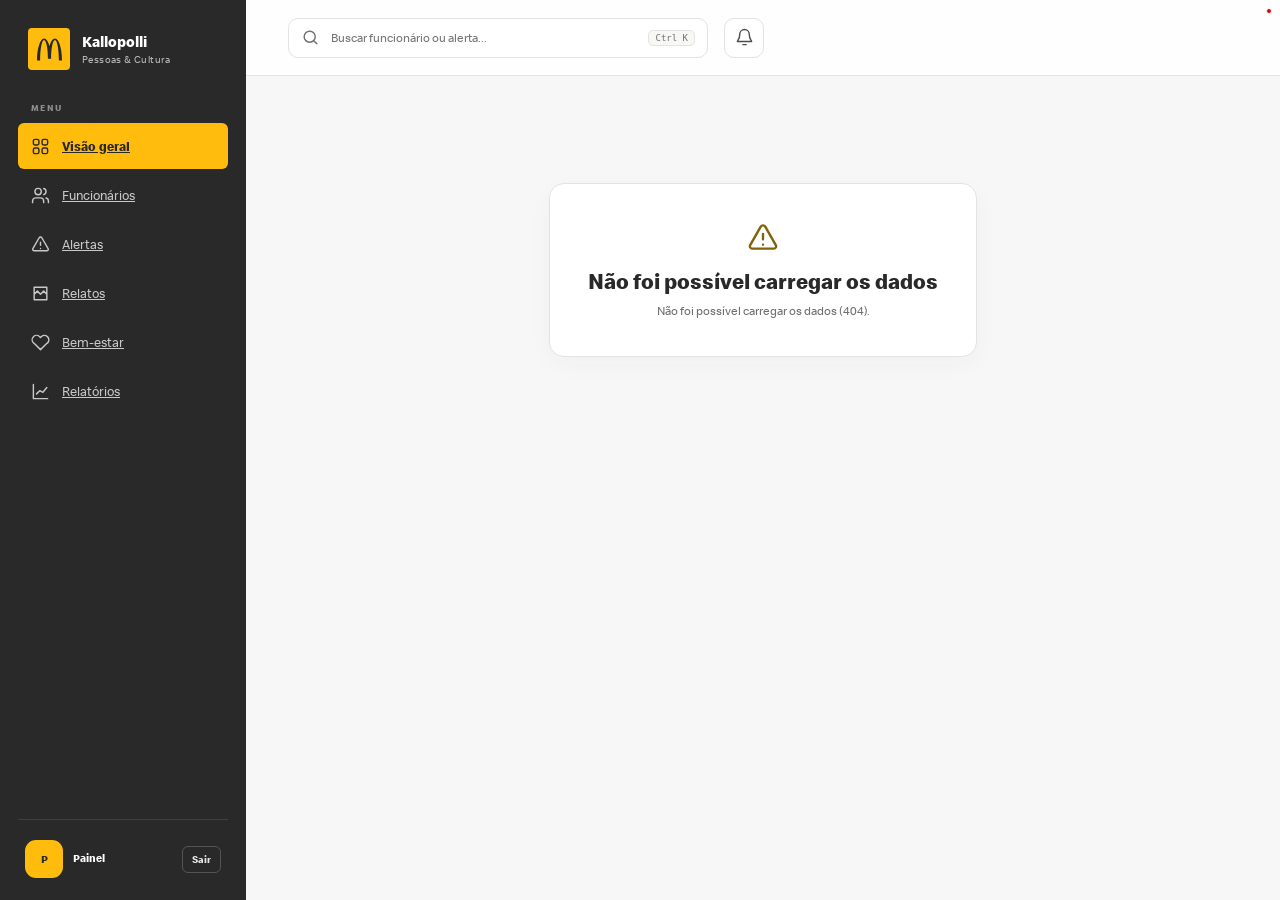
==== commit b68eda21: "feat(dashboard): dados reais por padrão, tela de login, botão Sair e modo demonstração com ?mock=1 C" ====
--- a/dashboard/index.html
+++ b/dashboard/index.html
@@ -11,6 +11,7 @@
   <link rel="stylesheet" href="css/relatos.css">
   <link rel="stylesheet" href="css/bem-estar.css">
   <link rel="stylesheet" href="css/relatorios.css">
+  <link rel="stylesheet" href="css/login.css">
   <script type="module" src="js/app.js"></script>
 </head>
 <body>
--- a/dashboard/css/login.css
+++ b/dashboard/css/login.css
@@ -0,0 +1,14 @@
+.login-page{min-height:100vh;display:grid;place-items:center;padding:24px 16px;background:var(--cream)}
+.login-panel{width:100%;max-width:380px;padding:30px 28px;display:flex;flex-direction:column;gap:14px}
+.login-brand{padding:0 0 8px;color:var(--ink)}
+.login-brand small{color:var(--muted)}
+.login-panel h1{font-size:22px;line-height:1.2;letter-spacing:-.02em}
+.login-help{font-size:12px;color:var(--muted)}
+.login-field{display:flex;flex-direction:column;gap:6px;font-size:11px;font-weight:700;color:var(--ink)}
+.login-field input{height:42px;padding:0 12px;border:1px solid var(--line);border-radius:8px;background:white;font-size:13px;font-weight:400;color:var(--ink)}
+.login-field input:focus-visible,.login-submit:focus-visible,.sign-out:focus-visible{outline:3px solid var(--lime);outline-offset:2px}
+.login-error{padding:10px 12px;border-radius:8px;background:var(--coral);color:#8f1d12;font-size:11px;line-height:1.4}
+.login-submit{min-height:44px;font-size:13px}
+.login-submit[disabled]{opacity:.7;cursor:progress}
+.sign-out{border:1px solid #ffffff33;border-radius:6px;padding:6px 9px;color:#e6e6e6;background:transparent;font-size:10px;font-weight:700}
+.sign-out:hover{background:#ffffff14;color:white}
